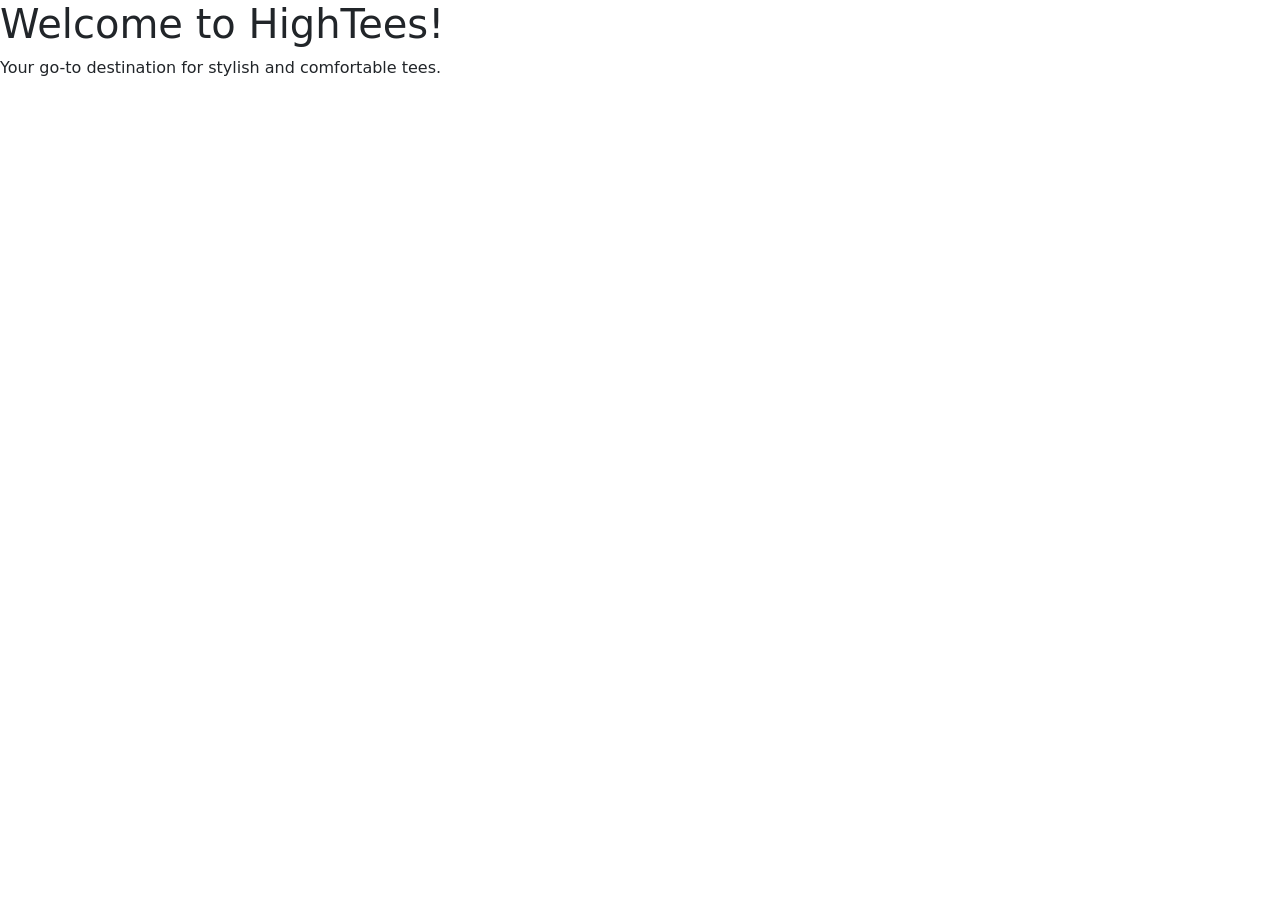
==== index.html @ 7d6663bd "Add files via upload" ====
<!DOCTYPE html>
<html lang="en">
<head>
    <meta charset="UTF-8">
    <meta name="viewport" content="width=device-width, initial-scale=1.0">

    <title>HighTees | Home</title>

    <!-- Bootstrap CSS CDN -->
    <link href="https://cdn.jsdelivr.net/npm/bootstrap@5.3.8/dist/css/bootstrap.min.css" rel="stylesheet">

    <!-- Custom CSS -->
    <link rel="stylesheet" href="css/style.css">
</head>

<body>

    <!-- Main Content -->
    <main>
        <h1>Welcome to HighTees!</h1>
        <p>Your go-to destination for stylish and comfortable tees.</p>
    </main>

    <!-- Bootstrap JavaScript CDN -->
    <script src="https://cdn.jsdelivr.net/npm/bootstrap@5.3.8/dist/js/bootstrap.bundle.min.js"></script>

    <!-- Custom JavaScript -->
    <script src="js/script.js"></script>

</body>
</html>
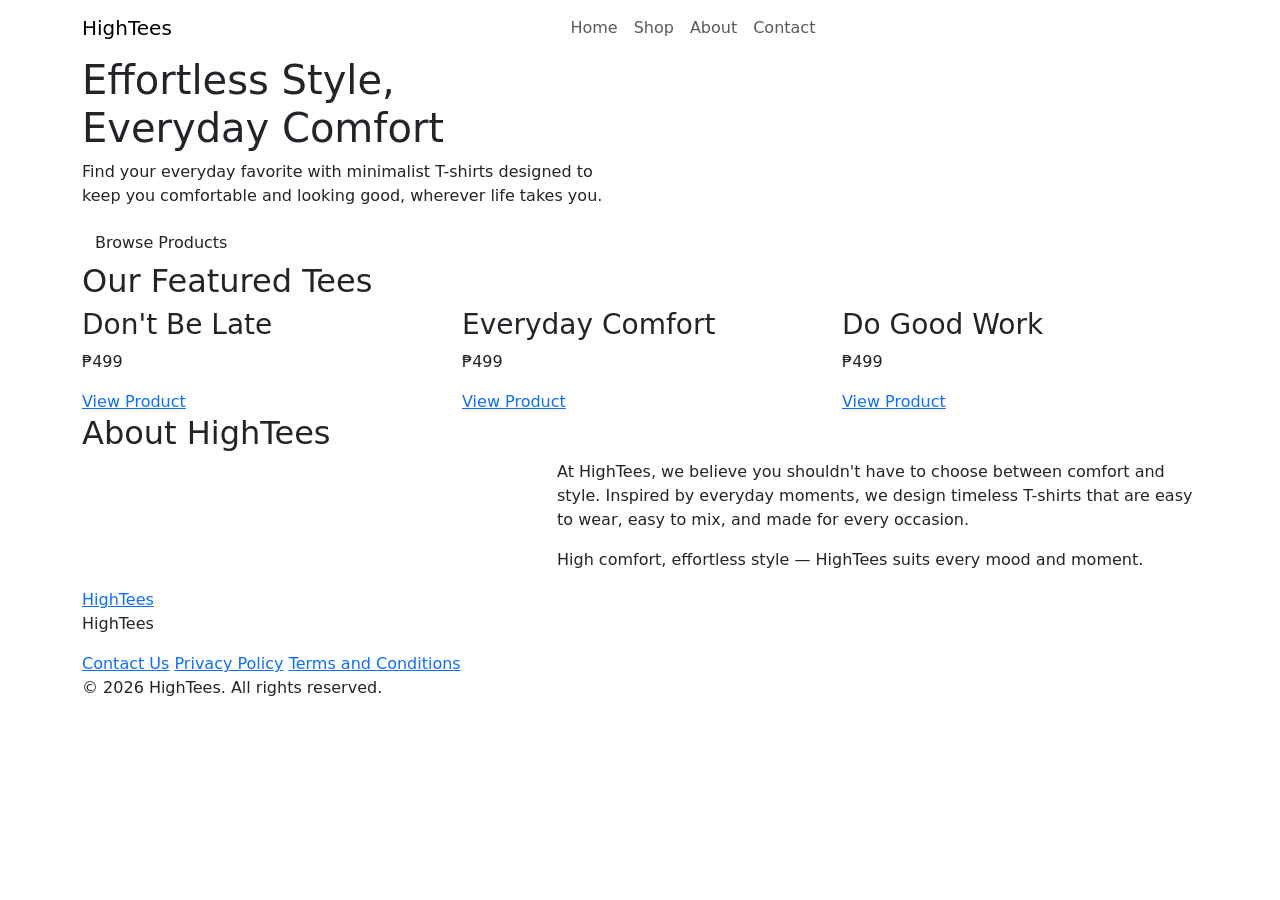
==== commit 256d320f: "Revamp index.html with new layout and content Updated the title, added a navbar, and included hero a" ====
--- a/index.html
+++ b/index.html
@@ -1,14 +1,13 @@
-
 <!DOCTYPE html>
 <html lang="en">
 <head>
     <meta charset="UTF-8">
     <meta name="viewport" content="width=device-width, initial-scale=1.0">
 
-    <title>HighTees | Home</title>
-
-    <!-- Bootstrap CSS CDN -->
-    <link href="https://cdn.jsdelivr.net/npm/bootstrap@5.3.8/dist/css/bootstrap.min.css" rel="stylesheet">
+    <title>HighTees | Everyday Comfort</title>
+
+    <!-- Bootstrap CSS -->
+    <link href="https://cdn.jsdelivr.net/npm/bootstrap@5.3.3/dist/css/bootstrap.min.css" rel="stylesheet">
 
     <!-- Custom CSS -->
     <link rel="stylesheet" href="css/style.css">
@@ -16,17 +15,214 @@
 
 <body>
 
-    <!-- Main Content -->
-    <main>
-        <h1>Welcome to HighTees!</h1>
-        <p>Your go-to destination for stylish and comfortable tees.</p>
-    </main>
-
-    <!-- Bootstrap JavaScript CDN -->
-    <script src="https://cdn.jsdelivr.net/npm/bootstrap@5.3.8/dist/js/bootstrap.bundle.min.js"></script>
-
-    <!-- Custom JavaScript -->
-    <script src="js/script.js"></script>
+    <!-- NAVBAR -->
+    <nav class="navbar navbar-expand-lg navbar-custom">
+        <div class="container">
+
+            <a class="navbar-brand logo" href="index.html">
+                HighTees
+            </a>
+
+            <button class="navbar-toggler" type="button"
+                data-bs-toggle="collapse"
+                data-bs-target="#navbarNav">
+                <span class="navbar-toggler-icon"></span>
+            </button>
+
+            <div class="collapse navbar-collapse" id="navbarNav">
+
+                <ul class="navbar-nav mx-auto">
+                    <li class="nav-item">
+                        <a class="nav-link" href="index.html">Home</a>
+                    </li>
+
+                    <li class="nav-item">
+                        <a class="nav-link" href="shop.html">Shop</a>
+                    </li>
+
+                    <li class="nav-item">
+                        <a class="nav-link" href="about.html">About</a>
+                    </li>
+
+                    <li class="nav-item">
+                        <a class="nav-link" href="contact.html">Contact</a>
+                    </li>
+                </ul>
+
+            </div>
+        </div>
+    </nav>
+
+
+    <!-- HERO SECTION -->
+    <section class="hero-section">
+        <div class="container">
+            <div class="row align-items-center">
+
+                <!-- Hero Text -->
+                <div class="col-md-6 hero-text">
+                    <h1>Effortless Style,<br>Everyday Comfort</h1>
+
+                    <p>
+                        Find your everyday favorite with minimalist
+                        T-shirts designed to keep you comfortable
+                        and looking good, wherever life takes you.
+                    </p>
+
+                    <a href="shop.html" class="btn btn-primary-custom">
+                        Browse Products
+                    </a>
+                </div>
+
+                <!-- Hero Image -->
+                <div class="col-md-6">
+                    <div class="hero-image">
+                        <!-- Add your hero image here -->
+                    </div>
+                </div>
+
+            </div>
+        </div>
+    </section>
+
+
+    <!-- FEATURED TEES -->
+    <section class="featured-section">
+        <div class="container">
+
+            <h2 class="section-title">Our Featured Tees</h2>
+
+            <div class="row g-4">
+
+                <!-- Product 1 -->
+                <div class="col-md-4">
+                    <div class="product-card">
+
+                        <div class="product-image">
+                            <!-- Product image -->
+                        </div>
+
+                        <h3>Don't Be Late</h3>
+                        <p class="product-price">₱499</p>
+
+                        <a href="product.html" class="product-link">
+                            View Product
+                        </a>
+
+                    </div>
+                </div>
+
+                <!-- Product 2 -->
+                <div class="col-md-4">
+                    <div class="product-card">
+
+                        <div class="product-image">
+                            <!-- Product image -->
+                        </div>
+
+                        <h3>Everyday Comfort</h3>
+                        <p class="product-price">₱499</p>
+
+                        <a href="product.html" class="product-link">
+                            View Product
+                        </a>
+
+                    </div>
+                </div>
+
+                <!-- Product 3 -->
+                <div class="col-md-4">
+                    <div class="product-card">
+
+                        <div class="product-image">
+                            <!-- Product image -->
+                        </div>
+
+                        <h3>Do Good Work</h3>
+                        <p class="product-price">₱499</p>
+
+                        <a href="product.html" class="product-link">
+                            View Product
+                        </a>
+
+                    </div>
+                </div>
+
+            </div>
+        </div>
+    </section>
+
+
+    <!-- ABOUT SECTION -->
+    <section class="about-section">
+        <div class="container">
+
+            <h2>About HighTees</h2>
+
+            <div class="row align-items-center">
+
+                <!-- About Image -->
+                <div class="col-md-5">
+                    <div class="about-image">
+                        <!-- Add About image here -->
+                    </div>
+                </div>
+
+                <!-- About Text -->
+                <div class="col-md-7">
+                    <div class="about-text">
+
+                        <p>
+                            At HighTees, we believe you shouldn't have
+                            to choose between comfort and style.
+                            Inspired by everyday moments, we design
+                            timeless T-shirts that are easy to wear,
+                            easy to mix, and made for every occasion.
+                        </p>
+
+                        <p>
+                            High comfort, effortless style —
+                            HighTees suits every mood and moment.
+                        </p>
+
+                    </div>
+                </div>
+
+            </div>
+        </div>
+    </section>
+
+
+    <!-- FOOTER -->
+    <footer class="footer">
+
+        <div class="container">
+
+            <a href="index.html" class="footer-logo">
+                HighTees
+            </a>
+
+            <p class="footer-tagline">
+                HighTees
+            </p>
+
+            <div class="footer-links">
+                <a href="contact.html">Contact Us</a>
+                <a href="#">Privacy Policy</a>
+                <a href="#">Terms and Conditions</a>
+            </div>
+
+            <p class="copyright">
+                © 2026 HighTees. All rights reserved.
+            </p>
+
+        </div>
+
+    </footer>
+
+
+    <!-- Bootstrap JS -->
+    <script src="https://cdn.jsdelivr.net/npm/bootstrap@5.3.3/dist/js/bootstrap.bundle.min.js"></script>
 
 </body>
-</html>+</html>
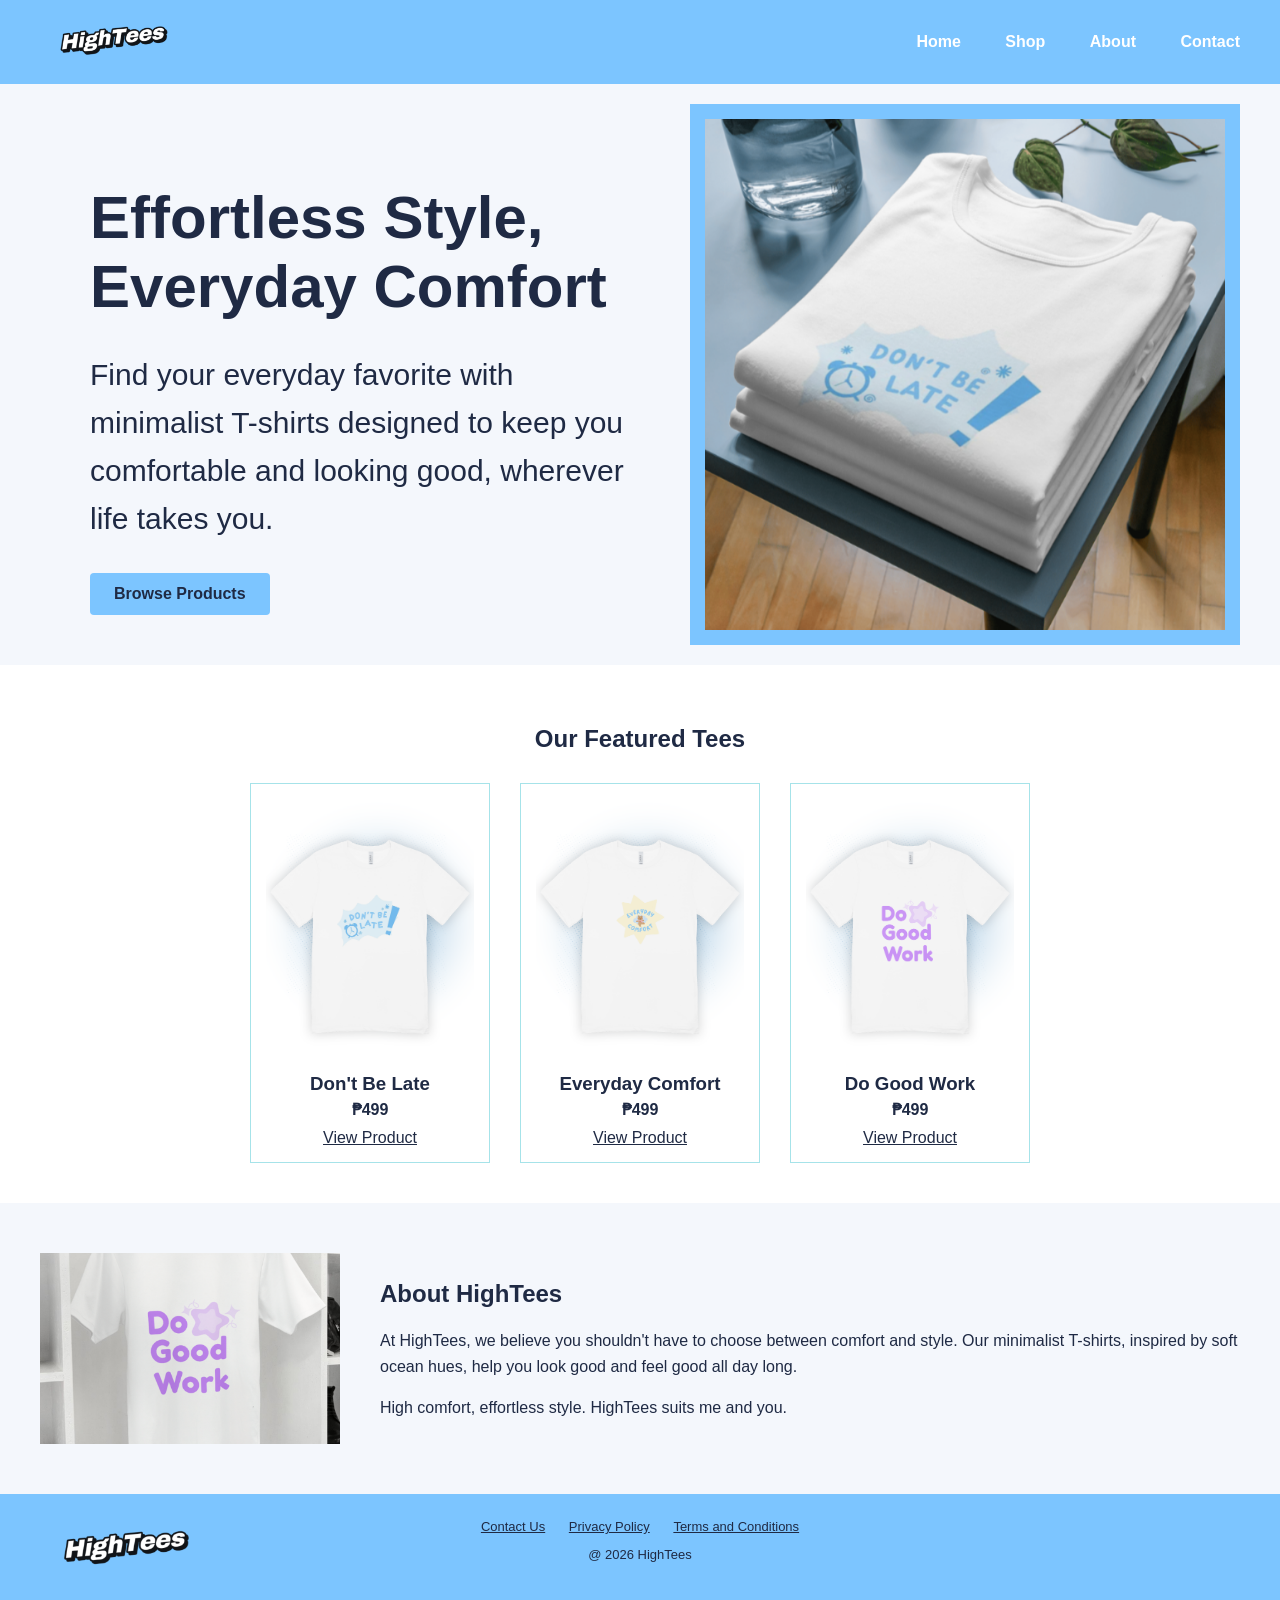
==== commit 607e49f4: "Update and rename Home.html to index.html" ====
--- a/index.html
+++ b/index.html
@@ -1,228 +1,88 @@
-<!DOCTYPE html>
-<html lang="en">
-<head>
-    <meta charset="UTF-8">
-    <meta name="viewport" content="width=device-width, initial-scale=1.0">
-
-    <title>HighTees | Everyday Comfort</title>
-
-    <!-- Bootstrap CSS -->
-    <link href="https://cdn.jsdelivr.net/npm/bootstrap@5.3.3/dist/css/bootstrap.min.css" rel="stylesheet">
-
-    <!-- Custom CSS -->
-    <link rel="stylesheet" href="css/style.css">
-</head>
-
-<body>
-
-    <!-- NAVBAR -->
-    <nav class="navbar navbar-expand-lg navbar-custom">
-        <div class="container">
-
-            <a class="navbar-brand logo" href="index.html">
-                HighTees
-            </a>
-
-            <button class="navbar-toggler" type="button"
-                data-bs-toggle="collapse"
-                data-bs-target="#navbarNav">
-                <span class="navbar-toggler-icon"></span>
-            </button>
-
-            <div class="collapse navbar-collapse" id="navbarNav">
-
-                <ul class="navbar-nav mx-auto">
-                    <li class="nav-item">
-                        <a class="nav-link" href="index.html">Home</a>
-                    </li>
-
-                    <li class="nav-item">
-                        <a class="nav-link" href="shop.html">Shop</a>
-                    </li>
-
-                    <li class="nav-item">
-                        <a class="nav-link" href="about.html">About</a>
-                    </li>
-
-                    <li class="nav-item">
-                        <a class="nav-link" href="contact.html">Contact</a>
-                    </li>
-                </ul>
-
-            </div>
-        </div>
-    </nav>
-
-
-    <!-- HERO SECTION -->
-    <section class="hero-section">
-        <div class="container">
-            <div class="row align-items-center">
-
-                <!-- Hero Text -->
-                <div class="col-md-6 hero-text">
-                    <h1>Effortless Style,<br>Everyday Comfort</h1>
-
-                    <p>
-                        Find your everyday favorite with minimalist
-                        T-shirts designed to keep you comfortable
-                        and looking good, wherever life takes you.
-                    </p>
-
-                    <a href="shop.html" class="btn btn-primary-custom">
-                        Browse Products
-                    </a>
-                </div>
-
-                <!-- Hero Image -->
-                <div class="col-md-6">
-                    <div class="hero-image">
-                        <!-- Add your hero image here -->
-                    </div>
-                </div>
-
-            </div>
-        </div>
-    </section>
-
-
-    <!-- FEATURED TEES -->
-    <section class="featured-section">
-        <div class="container">
-
-            <h2 class="section-title">Our Featured Tees</h2>
-
-            <div class="row g-4">
-
-                <!-- Product 1 -->
-                <div class="col-md-4">
-                    <div class="product-card">
-
-                        <div class="product-image">
-                            <!-- Product image -->
-                        </div>
-
-                        <h3>Don't Be Late</h3>
-                        <p class="product-price">₱499</p>
-
-                        <a href="product.html" class="product-link">
-                            View Product
-                        </a>
-
-                    </div>
-                </div>
-
-                <!-- Product 2 -->
-                <div class="col-md-4">
-                    <div class="product-card">
-
-                        <div class="product-image">
-                            <!-- Product image -->
-                        </div>
-
-                        <h3>Everyday Comfort</h3>
-                        <p class="product-price">₱499</p>
-
-                        <a href="product.html" class="product-link">
-                            View Product
-                        </a>
-
-                    </div>
-                </div>
-
-                <!-- Product 3 -->
-                <div class="col-md-4">
-                    <div class="product-card">
-
-                        <div class="product-image">
-                            <!-- Product image -->
-                        </div>
-
-                        <h3>Do Good Work</h3>
-                        <p class="product-price">₱499</p>
-
-                        <a href="product.html" class="product-link">
-                            View Product
-                        </a>
-
-                    </div>
-                </div>
-
-            </div>
-        </div>
-    </section>
-
-
-    <!-- ABOUT SECTION -->
-    <section class="about-section">
-        <div class="container">
-
-            <h2>About HighTees</h2>
-
-            <div class="row align-items-center">
-
-                <!-- About Image -->
-                <div class="col-md-5">
-                    <div class="about-image">
-                        <!-- Add About image here -->
-                    </div>
-                </div>
-
-                <!-- About Text -->
-                <div class="col-md-7">
-                    <div class="about-text">
-
-                        <p>
-                            At HighTees, we believe you shouldn't have
-                            to choose between comfort and style.
-                            Inspired by everyday moments, we design
-                            timeless T-shirts that are easy to wear,
-                            easy to mix, and made for every occasion.
-                        </p>
-
-                        <p>
-                            High comfort, effortless style —
-                            HighTees suits every mood and moment.
-                        </p>
-
-                    </div>
-                </div>
-
-            </div>
-        </div>
-    </section>
-
-
-    <!-- FOOTER -->
-    <footer class="footer">
-
-        <div class="container">
-
-            <a href="index.html" class="footer-logo">
-                HighTees
-            </a>
-
-            <p class="footer-tagline">
-                HighTees
-            </p>
-
-            <div class="footer-links">
-                <a href="contact.html">Contact Us</a>
-                <a href="#">Privacy Policy</a>
-                <a href="#">Terms and Conditions</a>
-            </div>
-
-            <p class="copyright">
-                © 2026 HighTees. All rights reserved.
-            </p>
-
-        </div>
-
-    </footer>
-
-
-    <!-- Bootstrap JS -->
-    <script src="https://cdn.jsdelivr.net/npm/bootstrap@5.3.3/dist/js/bootstrap.bundle.min.js"></script>
-
-</body>
-</html>
+<!DOCTYPE html>
+<html lang="en">
+<head>
+  <meta charset="UTF-8">
+  <meta name="viewport" content="width=device-width, initial-scale=1.0">
+  <title>HighTees | Home</title>
+  <link rel="stylesheet" href="style.css">
+</head>
+<body>
+
+
+  <header class="navbar">
+    <a href="index.html"><img src="hightees-logo.png" alt="HighTees logo" class="logo"></a>
+    <nav>
+      <a href="index.html">Home</a>
+      <a href="shop.html">Shop</a>
+      <a href="about.html">About</a>
+      <a href="contact.html">Contact</a>
+    </nav>
+  </header>
+
+  <main>
+
+
+    <section class="Effortless Style">
+      <div class="Effortless Style text">
+        <h1>Effortless Style, Everyday Comfort</h1>
+        <p>Find your everyday favorite with minimalist T-shirts designed to keep you comfortable and looking good, wherever life takes you.</p>
+        <a href="shop.html" class="button">Browse Products</a>
+      </div>
+      <div class="Effortless Style img">
+        <img src="home-pic2.png" alt="Folded Don't Be Late tee on a table">
+      </div>
+    </section>
+
+ 
+    <section class="featured">
+      <h2>Our Featured Tees</h2>
+
+      <div class="Merchandise">
+        <div class="Tee">
+          <img src="dont-be-late-tee.png" alt="Don't Be Late Tee">
+          <h3>Don't Be Late</h3>
+          <p class="price">₱499</p>
+          <a href="dont-be-late.html">View Product</a>
+        </div>
+
+        <div class="Tee">
+          <img src="everyday-comfort-tee.png" alt="Everyday Comfort Tee">
+          <h3>Everyday Comfort</h3>
+          <p class="price">₱499</p>
+          <a href="everyday-comfort.html">View Product</a>
+        </div>
+
+        <div class="Tee">
+          <img src="do-good-work-tee.png" alt="Do Good Work Tee">
+          <h3>Do Good Work</h3>
+          <p class="price">₱499</p>
+          <a href="do-good-work.html">View Product</a>
+        </div>
+      </div>
+    </section>
+
+
+    <section class="about">
+      <img src="home-pic1.png" alt="Do Good Work tee hanging on a shelf">
+      <div>
+        <h2>About HighTees</h2>
+        <p>At HighTees, we believe you shouldn't have to choose between comfort and style. Our minimalist T-shirts, inspired by soft ocean hues, help you look good and feel good all day long.</p>
+        <p>High comfort, effortless style. HighTees suits me and you.</p>
+      </div>
+    </section>
+
+  </main>
+
+
+  <footer class="footer">
+    <img src="hightees-logo.png" alt="HighTees logo" class="logo">
+    <div class="footer links">
+      <a href="contact.html">Contact Us</a>
+      <a href="Privacy.html">Privacy Policy</a>
+      <a href="Terms and condition.html">Terms and Conditions</a>
+      <p>&#64 2026 HighTees</p>
+    </div>
+  </footer>
+
+</body>
+</html>
--- a/style.css
+++ b/style.css
@@ -0,0 +1,491 @@
+* {
+  box-sizing: border-box;
+}
+
+body {
+  margin: 0;
+  font-family: Arial, sans-serif;
+  background-color: #f4f7fc;
+  color: #1f2a44;
+}
+
+img {
+  max-width: 100%;
+}
+
+a {
+  color: inherit;
+}
+
+.price {
+  font-weight: bold;
+  margin: 5px 0 10px;
+}
+
+
+.navbar {
+  background-color: #7cc5ff;
+  display: flex;
+  justify-content: space-between;
+  align-items: center;
+  padding: 10px 40px;
+}
+
+.logo {
+  height: 60px;
+}
+
+.navbar nav a {
+  color: white;
+  text-decoration: none;
+  font-weight: bold;
+  margin-left: 40px;
+}
+
+.navbar nav a:hover {
+  text-decoration: underline;
+}
+
+
+footer {
+  background-color: #7cc5ff;
+  position: relative;
+  display: flex;
+  justify-content: center;
+  align-items: center;
+  padding: 25px 40px;
+  font-size: 13px;
+}
+
+footer .logo {
+  height: 70px;
+  position: absolute;
+  left: 40px;
+}
+
+footer.light {
+  background-color: white;
+  padding: 15px 40px;
+}
+
+div.links {
+  text-align: center;
+}
+
+div.links a {
+  margin: 0 10px;
+}
+
+
+section.Effortless {
+  display: flex;
+  align-items: center;
+  justify-content: space-between;
+  gap: 40px;
+  padding: 20px 40px;
+}
+
+.Effortless .text {
+  flex: 1;
+  margin-left: 50px;
+}
+
+.Effortless .text h1 {
+  font-size: 60px;
+  margin-bottom: 20px;
+}
+
+.Effortless .text p {
+  font-size: 30px;
+  line-height: 1.6;
+  margin-bottom: 30px;
+}
+
+.button {
+  background-color: #7cc5ff;
+  padding: 12px 24px;
+  text-decoration: none;
+  font-weight: bold;
+  border-radius: 4px;
+  display: inline-block;
+}
+
+.button:hover {
+  background-color: #5fb3f5;
+}
+
+.Effortless .img {
+  flex: 0 0 auto;
+  width: 550px;
+  max-width: 100%;
+  background-color: #7cc5ff;
+  padding: 15px;
+}
+
+.Effortless .img img {
+  display: block;
+  width: auto;
+}
+
+.featured {
+  background-color: white;
+  padding: 40px;
+  text-align: center;
+}
+
+.Merchandise {
+  display: flex;
+  justify-content: center;
+  gap: 30px;
+  margin-top: 30px;
+  flex-wrap: wrap;
+}
+
+.Tee {
+  width: 240px;
+  border: 1px solid #a6e3e9;
+  padding: 15px;
+}
+
+.Tee h3 {
+  margin: 10px 0 5px;
+}
+
+.about {
+  display: flex;
+  align-items: center;
+  gap: 40px;
+  padding: 50px 40px;
+}
+
+.about img {
+  width: 300px;
+}
+
+.about p {
+  line-height: 1.6;
+}
+
+
+main.shop {
+  background-color: white;
+  padding: 50px 60px;
+}
+
+main.shop h1 {
+  margin-bottom: 5px;
+}
+
+.shop-subtitle {
+  font-style: italic;
+  font-weight: bold;
+  margin-top: 0;
+}
+
+.shop.box {
+  background-color: #bde0fe;
+  border-radius: 15px;
+  padding: 30px;
+  margin-top: 20px;
+  display: flex;
+  justify-content: space-around;
+  gap: 30px;
+  flex-wrap: wrap;
+}
+
+.shop.item {
+  width: 220px;
+}
+
+.shop.item img {
+  display: block;
+  width: 100%;
+}
+
+.shop.item h3 {
+  margin: 10px 0 5px;
+}
+
+
+.product-page {
+  background-color: white;
+  padding: 25px 40px 40px;
+}
+
+.back-button {
+  display: inline-block;
+  border: 1px solid #1f2a44;
+  border-radius: 20px;
+  padding: 6px 16px;
+  font-size: 14px;
+  font-weight: bold;
+  text-decoration: none;
+  margin-bottom: 20px;
+}
+
+.back-button:hover {
+  background-color: #bde0fe;
+}
+
+.product-box {
+  background-color: #bde0fe;
+  padding: 30px;
+  display: flex;
+  gap: 40px;
+}
+
+.product-photo {
+  background-color: white;
+  width: 350px;
+  max-width: 100%;
+}
+
+.product-photo img {
+  display: block;
+  width: 100%;
+}
+
+.product-info {
+  flex: 1;
+}
+
+.product-info h1 {
+  margin: 0 0 5px;
+}
+
+.description {
+  background-color: #7ba3bd;
+  padding: 10px;
+  line-height: 1.5;
+  font-size: 14px;
+}
+
+.sizes input {
+  display: none;
+}
+
+.sizes label {
+  display: inline-block;
+  background-color: white;
+  border: 1px solid #1f2a44;
+  border-radius: 10px;
+  padding: 8px 14px;
+  margin-right: 8px;
+  cursor: pointer;
+}
+
+.sizes input:checked + label {
+  background-color: #7cc5ff;
+  font-weight: bold;
+}
+
+.quantity {
+  display: inline-block;
+  background-color: white;
+  border-radius: 15px;
+  padding: 5px 10px;
+}
+
+.quantity button {
+  width: 24px;
+  height: 24px;
+  border: none;
+  border-radius: 50%;
+  background-color: #bbb;
+  cursor: pointer;
+}
+
+.quantity span {
+  display: inline-block;
+  width: 30px;
+  text-align: center;
+}
+
+.product-buttons {
+  margin: 20px 0;
+}
+
+.product-buttons button {
+  background-color: white;
+  border: 1px solid #1f2a44;
+  border-radius: 20px;
+  padding: 10px 40px;
+  margin-right: 10px;
+  font-size: 15px;
+  cursor: pointer;
+}
+
+.product-buttons button:hover {
+  background-color: #7cc5ff;
+}
+
+details summary {
+  cursor: pointer;
+  font-weight: bold;
+}
+
+.policy-page {
+  padding: 40px 20px 60px;
+}
+
+.policy-page h1 {
+  text-align: center;
+  margin-bottom: 40px;
+}
+
+.policy-card {
+  background-color: white;
+  border: 1px solid #d5d9e0;
+  border-radius: 10px;
+  max-width: 520px;
+  margin: 0 auto;
+  padding: 40px 50px;
+}
+
+.policy-item {
+  display: flex;
+  gap: 15px;
+  margin-bottom: 30px;
+}
+
+.policy-item:last-child {
+  margin-bottom: 0;
+}
+
+.policy-number {
+  flex: 0 0 auto;
+  width: 24px;
+  height: 24px;
+  border-radius: 50%;
+  background-color: #7cc5ff;
+  font-size: 12px;
+  font-weight: bold;
+  display: flex;
+  align-items: center;
+  justify-content: center;
+}
+
+.policy-item h3 {
+  margin: 3px 0 8px;
+  font-size: 15px;
+}
+
+.policy-item p {
+  margin: 0 0 12px;
+  font-size: 12px;
+  line-height: 1.6;
+}
+
+.policy-item .button {
+  display: inline-block;
+  padding: 6px 16px;
+  font-size: 12px;
+  border-radius: 20px;
+  margin-left: 0;
+}
+.TnC_main {
+  text-align: center;
+  font-size: 20px;
+}
+.TnC{
+ font-size: 20px;
+ align-items: center;
+ display: inline-block;
+ padding: 0px 70px;
+ padding-bottom: 20px;
+}
+
+.contact-page {
+  padding: 40px 80px 60px;
+}
+
+.contact-page h1 {
+  text-align: center;
+  text-transform: uppercase;
+  margin-bottom: 40px;
+}
+
+.contact-cards {
+  display: flex;
+  gap: 30px;
+}
+
+.contact-card {
+  flex: 1;
+  background-color: white;
+  border: 1px solid #d5d9e0;
+  border-radius: 8px;
+  padding: 25px 15px;
+  text-align: center;
+}
+
+.card-icon {
+  font-size: 28px;
+}
+
+.contact-card h3 {
+  margin: 8px 0 5px;
+}
+
+.contact-card p {
+  margin: 0;
+  font-size: 13px;
+  line-height: 1.5;
+}
+
+.contact-area {
+  display: flex;
+  justify-content: space-between;
+  gap: 40px;
+  margin-top: 40px;
+}
+
+.contact-intro {
+  width: 400px;
+}
+
+.contact-intro h3{
+font-size: 26px;
+padding-left: 200px;
+}
+
+.contact-intro p {
+  font-size: 13px;
+  line-height: 1.6;
+  padding-left: 200px;
+}
+
+.contact-form {
+  flex: 1;
+  max-width: 600px;
+}
+
+.contact-form input,
+.contact-form textarea {
+  display: block;
+  width: 100%;
+  padding: 10px;
+  margin-bottom: 12px;
+  border: 1px solid #d5d9e0;
+  background-color: white;
+  font-family: Arial, sans-serif;
+  font-size: 13px;
+}
+
+.contact-form textarea {
+  height: 100px;
+  resize: vertical;
+}
+
+.contact-form button {
+  background-color: #7cc5ff;
+  border: 1px solid #1f2a44;
+  border-radius: 20px;
+  padding: 8px 40px;
+  font-weight: bold;
+  cursor: pointer;
+}
+
+.contact-form button:hover {
+  background-color: #5fb3f5;
+}
